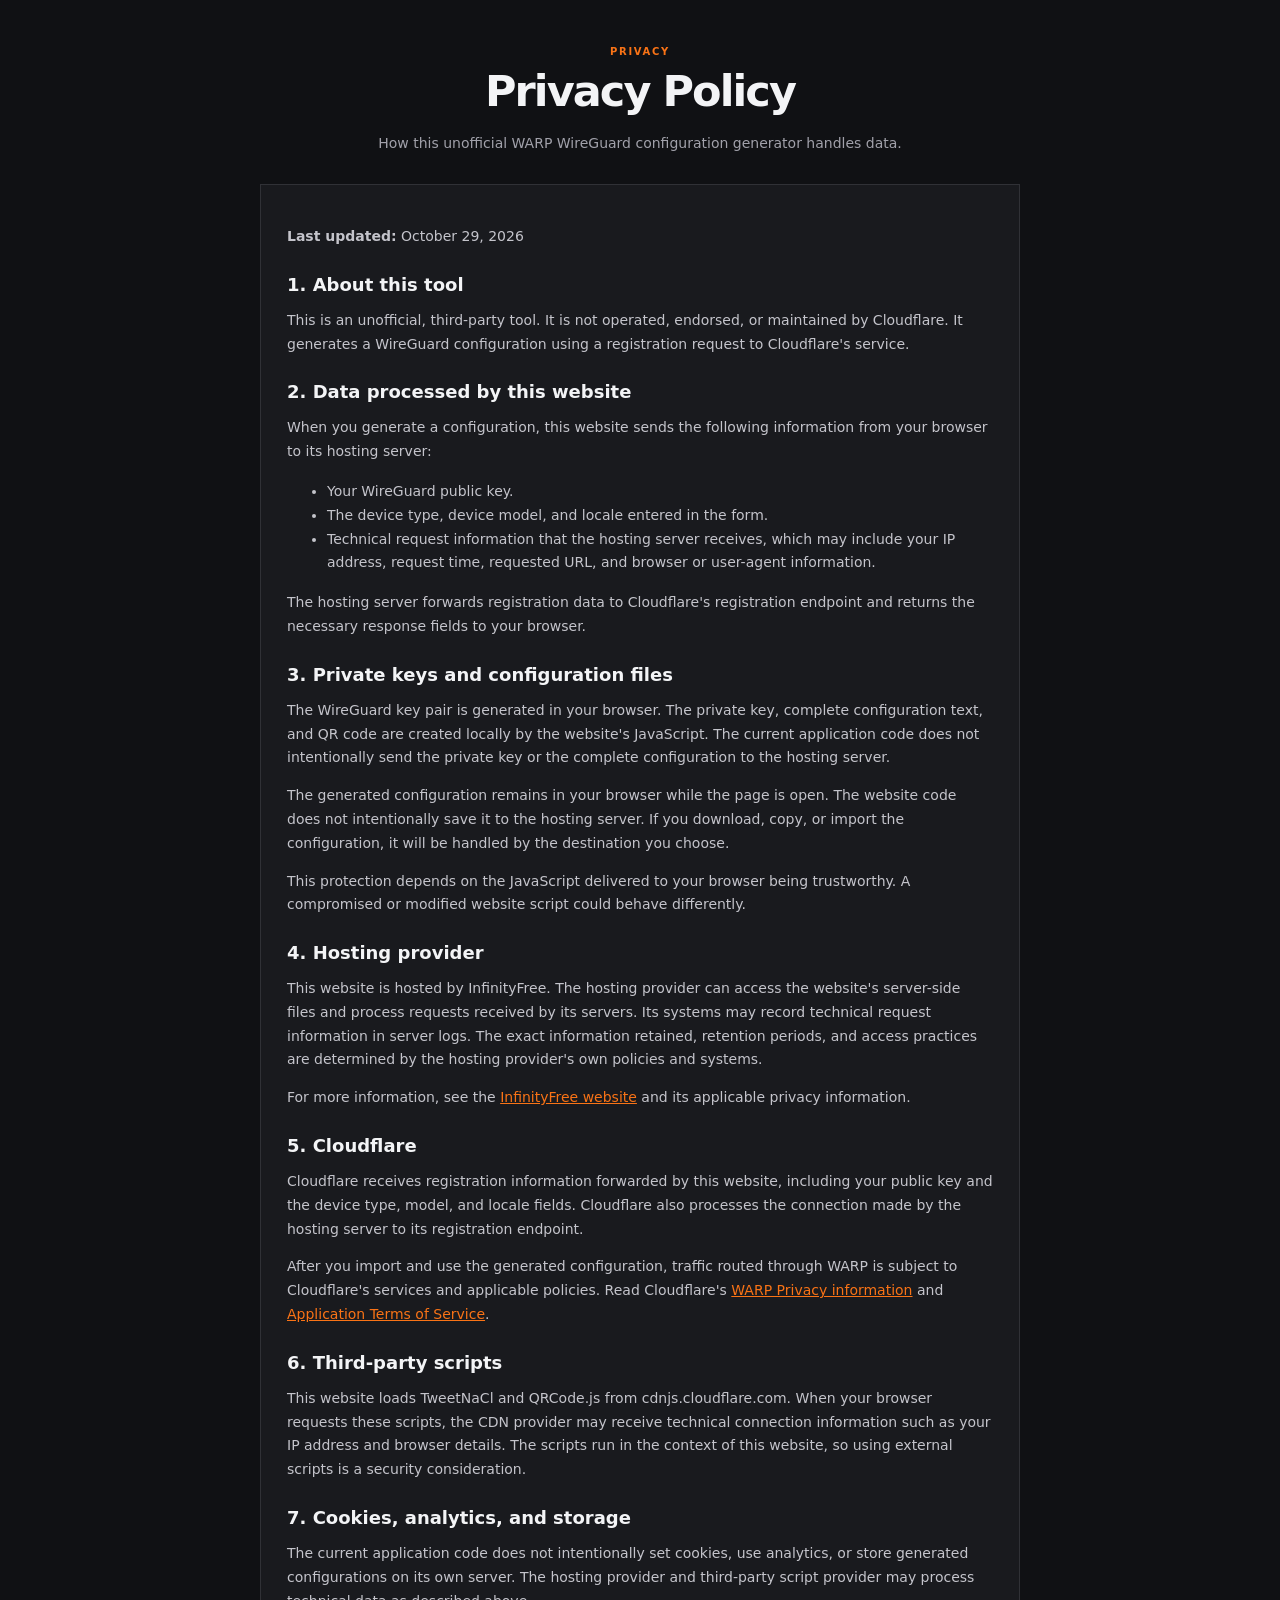
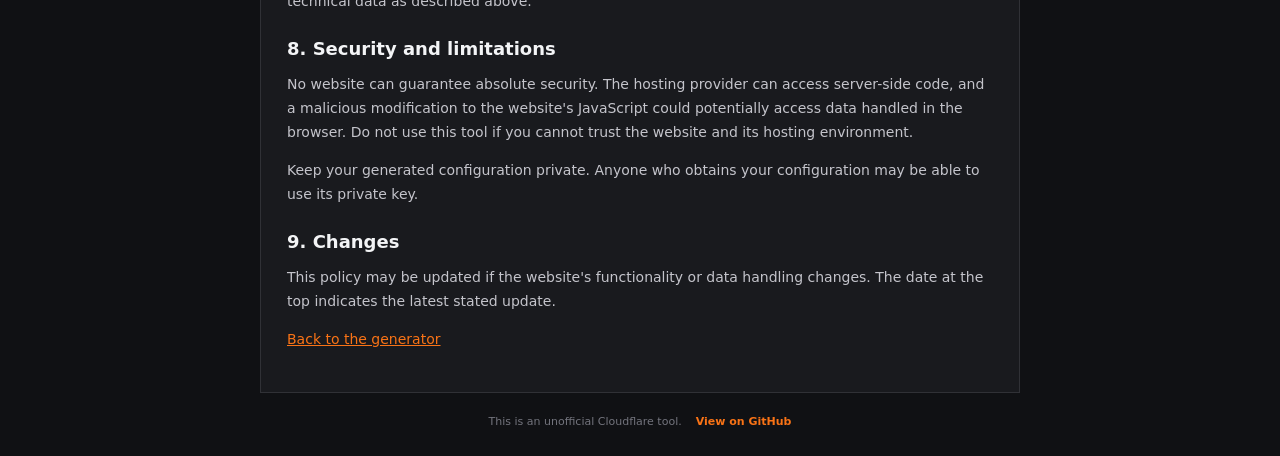
==== privacy.html @ f5371d9a "Add files via upload" ====
<!doctype html>
<html lang="en">
<head>
<meta charset="utf-8">
<meta name="viewport" content="width=device-width,initial-scale=1">
<meta name="color-scheme" content="dark">
<meta name="description" content="Privacy policy for the unofficial WARP WireGuard configuration generator.">
<title>Privacy Policy - WARP WireGuard Config Generator</title>
<link rel="stylesheet" href="style.css">
</head>
<body>
<main class="oldal">
<header class="fejlec">
<p class="felirat">PRIVACY</p>
<h1>Privacy Policy</h1>
<p class="bevezeto">How this unofficial WARP WireGuard configuration generator handles data.</p>
</header>
<section class="panel privacycontent">
<p><strong>Last updated:</strong> October 29, 2026</p>

<h2>1. About this tool</h2>
<p>This is an unofficial, third-party tool. It is not operated, endorsed, or maintained by Cloudflare. It generates a WireGuard configuration using a registration request to Cloudflare's service.</p>

<h2>2. Data processed by this website</h2>
<p>When you generate a configuration, this website sends the following information from your browser to its hosting server:</p>
<ul>
<li>Your WireGuard public key.</li>
<li>The device type, device model, and locale entered in the form.</li>
<li>Technical request information that the hosting server receives, which may include your IP address, request time, requested URL, and browser or user-agent information.</li>
</ul>
<p>The hosting server forwards registration data to Cloudflare's registration endpoint and returns the necessary response fields to your browser.</p>

<h2>3. Private keys and configuration files</h2>
<p>The WireGuard key pair is generated in your browser. The private key, complete configuration text, and QR code are created locally by the website's JavaScript. The current application code does not intentionally send the private key or the complete configuration to the hosting server.</p>
<p>The generated configuration remains in your browser while the page is open. The website code does not intentionally save it to the hosting server. If you download, copy, or import the configuration, it will be handled by the destination you choose.</p>
<p>This protection depends on the JavaScript delivered to your browser being trustworthy. A compromised or modified website script could behave differently.</p>

<h2>4. Hosting provider</h2>
<p>This website is hosted by InfinityFree. The hosting provider can access the website's server-side files and process requests received by its servers. Its systems may record technical request information in server logs. The exact information retained, retention periods, and access practices are determined by the hosting provider's own policies and systems.</p>
<p>For more information, see the <a href="https://infinityfree.com/" target="_blank" rel="noopener noreferrer">InfinityFree website</a> and its applicable privacy information.</p>

<h2>5. Cloudflare</h2>
<p>Cloudflare receives registration information forwarded by this website, including your public key and the device type, model, and locale fields. Cloudflare also processes the connection made by the hosting server to its registration endpoint.</p>
<p>After you import and use the generated configuration, traffic routed through WARP is subject to Cloudflare's services and applicable policies. Read Cloudflare's <a href="https://developers.cloudflare.com/warp-client/privacy/" target="_blank" rel="noopener noreferrer">WARP Privacy information</a> and <a href="https://www.cloudflare.com/application/terms/" target="_blank" rel="noopener noreferrer">Application Terms of Service</a>.</p>

<h2>6. Third-party scripts</h2>
<p>This website loads TweetNaCl and QRCode.js from cdnjs.cloudflare.com. When your browser requests these scripts, the CDN provider may receive technical connection information such as your IP address and browser details. The scripts run in the context of this website, so using external scripts is a security consideration.</p>

<h2>7. Cookies, analytics, and storage</h2>
<p>The current application code does not intentionally set cookies, use analytics, or store generated configurations on its own server. The hosting provider and third-party script provider may process technical data as described above.</p>

<h2>8. Security and limitations</h2>
<p>No website can guarantee absolute security. The hosting provider can access server-side code, and a malicious modification to the website's JavaScript could potentially access data handled in the browser. Do not use this tool if you cannot trust the website and its hosting environment.</p>
<p>Keep your generated configuration private. Anyone who obtains your configuration may be able to use its private key.</p>

<h2>9. Changes</h2>
<p>This policy may be updated if the website's functionality or data handling changes. The date at the top indicates the latest stated update.</p>

<p><a href="index.html">Back to the generator</a></p>
</section>
<footer>
<p>This is an unofficial Cloudflare tool.</p>
<a href="https://github.com/zoardgodor/warp-WG-config-generator" target="_blank" rel="noopener noreferrer">View on GitHub</a>
</footer>
</main>
</body>
</html>
---- style.css ----
*{box-sizing:border-box}
:root{font-family:Inter,ui-sans-serif,system-ui,-apple-system,BlinkMacSystemFont,"Segoe UI",sans-serif;color:#f3f4f6;background:#101114;font-synthesis:none;text-rendering:optimizeLegibility}
body{margin:0;min-height:100vh;background:#101114;padding:46px 18px 28px}
.oldal{width:min(760px,100%);margin:0 auto}
.fejlec{text-align:center;margin:0 auto 28px}
.jel{display:grid;place-items:center;width:48px;height:48px;border-radius:0;margin:0 auto 20px;background:#f97316;color:#171717;font-size:27px;font-weight:900;box-shadow:none}
.felirat{font-size:10px;letter-spacing:.17em;font-weight:800;color:#f97316;margin:0 0 10px}
h1{font-size:clamp(29px,5.5vw,43px);line-height:1.12;letter-spacing:-.045em;margin:0 auto;max-width:680px}
.bevezeto{max-width:540px;color:#a1a1aa;line-height:1.7;font-size:14px;margin:17px auto 0}
.panel{background:#191a1e;border:1px solid #303136;border-radius:0;padding:26px;box-shadow:none}
.gomb{border:0;border-radius:0;min-height:51px;padding:0 20px;font-size:14px;font-weight:750;cursor:pointer;transition:background .18s,transform .18s,color .18s;display:inline-flex;align-items:center;justify-content:center;gap:11px}
.gomb:active{transform:scale(.99)}
.gomb:focus-visible,input:focus-visible,textarea:focus-visible,summary:focus-visible{outline:2px solid #fb923c;outline-offset:3px}
.general{background:#f97316;color:#171717}
.general:hover{background:#fb923c}
.general:disabled{background:#55565c;color:#c6c6cb;cursor:wait;transform:none}
#generalasgomb{width:100%}
.forgo{display:none;width:17px;height:17px;border:2px solid #ffffff70;border-top-color:#fff;border-radius:0;animation:forgas .75s linear infinite}
#generalasgomb:disabled .forgo{display:inline-block}
@keyframes forgas{to{transform:rotate(360deg)}}
.allapot{min-height:19px;text-align:center;color:#a1a1aa;font-size:12px;margin:13px 0 20px}
.halado{border-top:1px solid #33343a;padding-top:18px}
summary{list-style:none;cursor:pointer;color:#e4e4e7;font-size:14px;font-weight:700;display:flex;align-items:center;justify-content:space-between}
summary::-webkit-details-marker{display:none}
summary:after{content:"+";font-size:22px;color:#f97316;font-weight:400}
details[open] summary:after{content:"−"}
.mezok{display:grid;grid-template-columns:repeat(2,minmax(0,1fr));gap:15px;margin-top:21px}
label{display:flex;flex-direction:column;gap:8px;font-size:12px;color:#c4c4cb;font-weight:650}
input,textarea{width:100%;border:1px solid #3a3b42;background:#111216;border-radius:0;color:#f4f4f5;font:inherit;padding:12px}
input{height:43px;font-size:13px;font-weight:450;min-width:0}
input:focus,textarea:focus{border-color:#f97316;outline:none}
.szeles{grid-column:1/-1}
.segit{font-size:11px;font-weight:400;color:#888992;line-height:1.4}
.megjegyzes{color:#85868f;font-size:11px;line-height:1.6;margin:16px 0 0}
.eredmeny{border-top:1px solid #33343a;margin-top:24px;padding-top:25px}
.szakaszfej{display:flex;align-items:center;justify-content:space-between;margin-bottom:17px}
.szakaszfej h2{font-size:18px;letter-spacing:-.025em;margin:0}
.szakaszfej .felirat{margin-bottom:6px}
.qrkeret{width:max-content;max-width:100%;margin:0 auto;padding:13px;background:#fff;border-radius:0;min-height:230px;display:grid;place-items:center}
#qrcode{width:204px;min-height:204px;display:grid;place-items:center}
#qrcode img,#qrcode canvas{max-width:100%;height:auto!important}
.qrleiras{text-align:center;color:#92939b;font-size:12px;line-height:1.6;margin:15px auto 27px}
.fejkoz{margin-bottom:13px}
#konfig{display:block;min-height:235px;resize:vertical;font-family:ui-monospace,SFMono-Regular,Consolas,monospace;font-size:12px;line-height:1.65;color:#d4d4d8}
.gombsor{display:grid;grid-template-columns:1fr 1fr;gap:12px;margin-top:13px}
.gombsor .gomb{width:100%;font-size:13px;padding:0 12px}
.masodlagos{background:#f97316;color:#171717;border:0}
.masodlagos:hover{background:#fb923c}
#masolasi{margin-bottom:0;margin-top:11px}
footer{display:flex;justify-content:center;align-items:center;gap:14px;flex-wrap:wrap;margin:22px 0 0;color:#73747d;font-size:11px}
footer p{margin:0}
footer a{color:#f97316;text-decoration:none;font-weight:700}
footer a:hover{text-decoration:underline}
@media(max-width:560px){body{padding:30px 12px 24px}.panel{padding:19px 15px;border-radius:0}.mezok{grid-template-columns:1fr;gap:13px}.szeles{grid-column:auto}.gombsor{grid-template-columns:1fr}.bevezeto{font-size:13px}h1{font-size:32px}.qrkeret{min-height:220px}}
.feltetelek{margin-bottom:18px}
.elfogadas{display:flex;flex-direction:row;align-items:flex-start;gap:10px;line-height:1.6;font-size:13px;color:#e4e4e7}
.elfogadas input{appearance:auto;-webkit-appearance:checkbox;display:block;flex:0 0 16px;width:16px;height:16px;min-width:16px;margin:3px 0 0;padding:0;border:0;background:transparent;accent-color:#f97316}
.elfogadas a{color:#f97316}
.feltetelek .segit{margin:8px 0 0 26px}
.privacycontent h2{font-size:18px;margin:25px 0 10px}
.privacycontent p,.privacycontent li{font-size:14px;line-height:1.7;color:#c4c4cb}
.privacycontent a{color:#f97316}
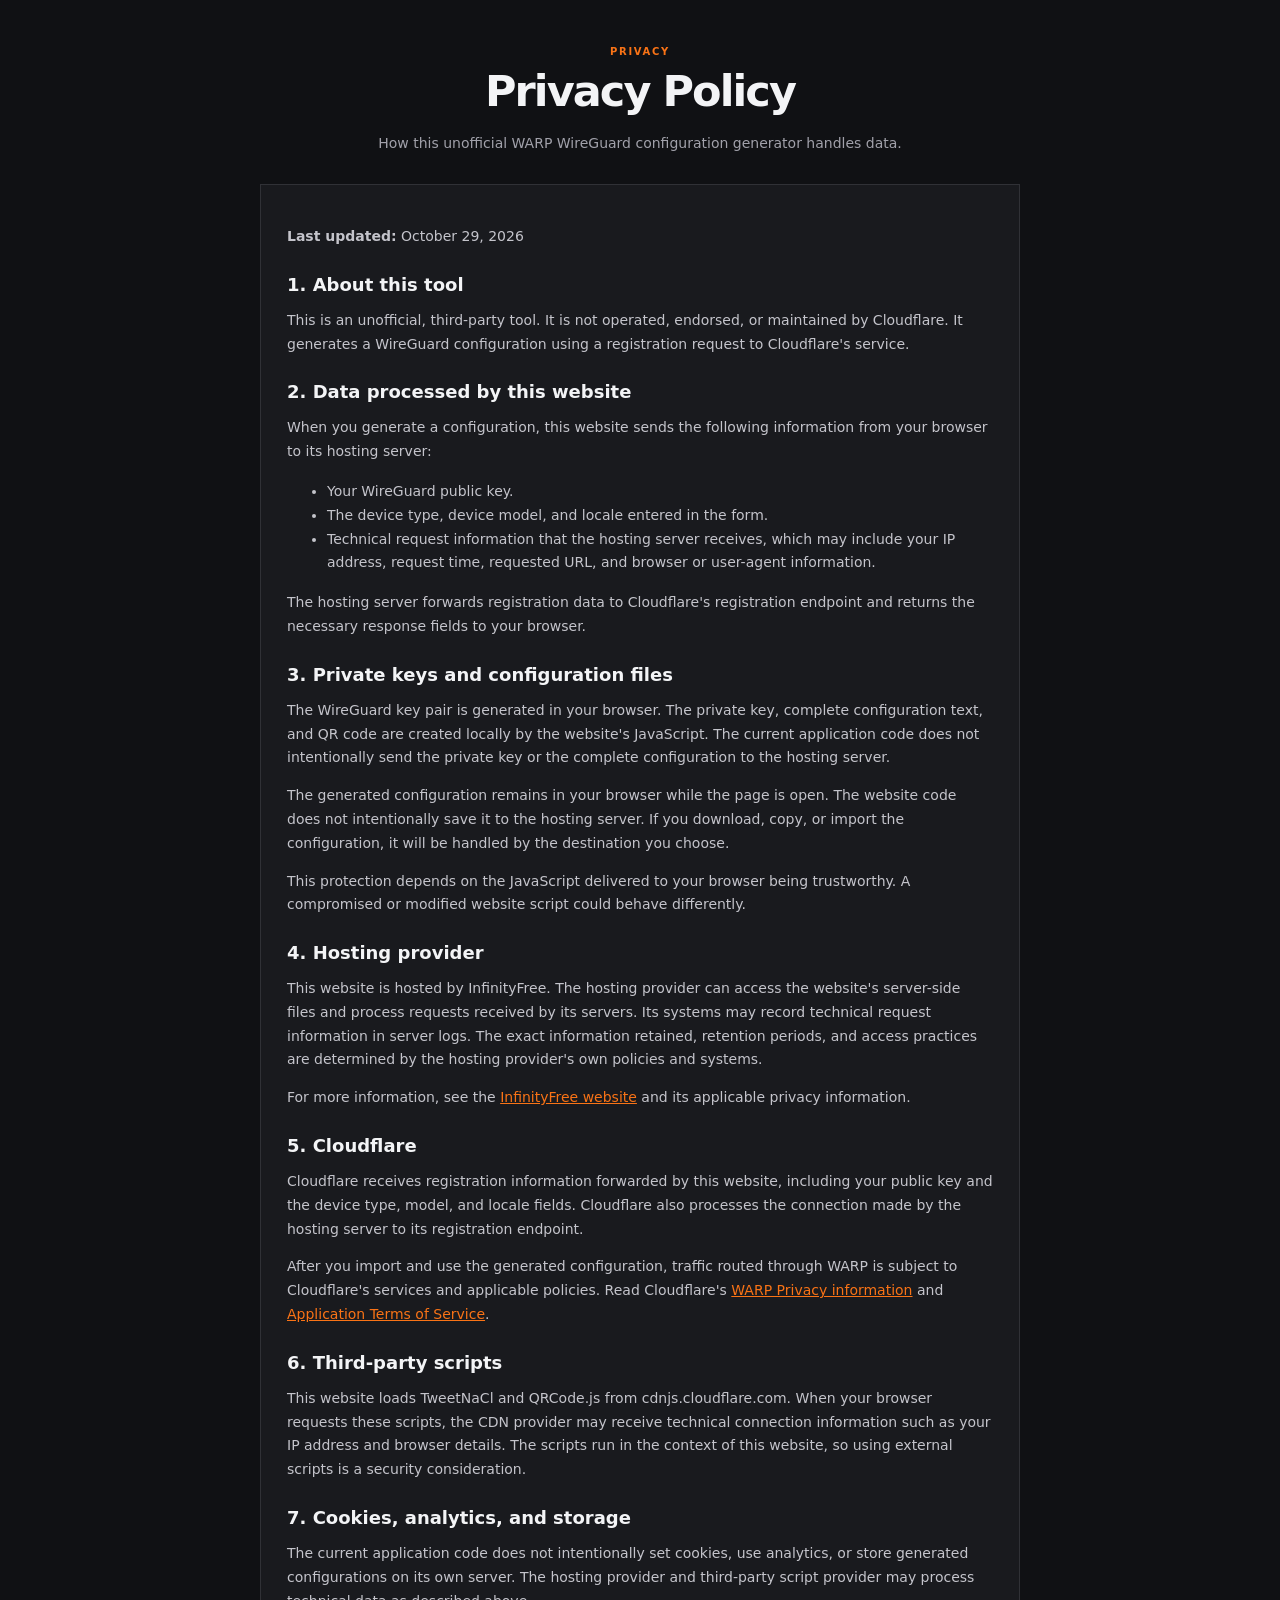
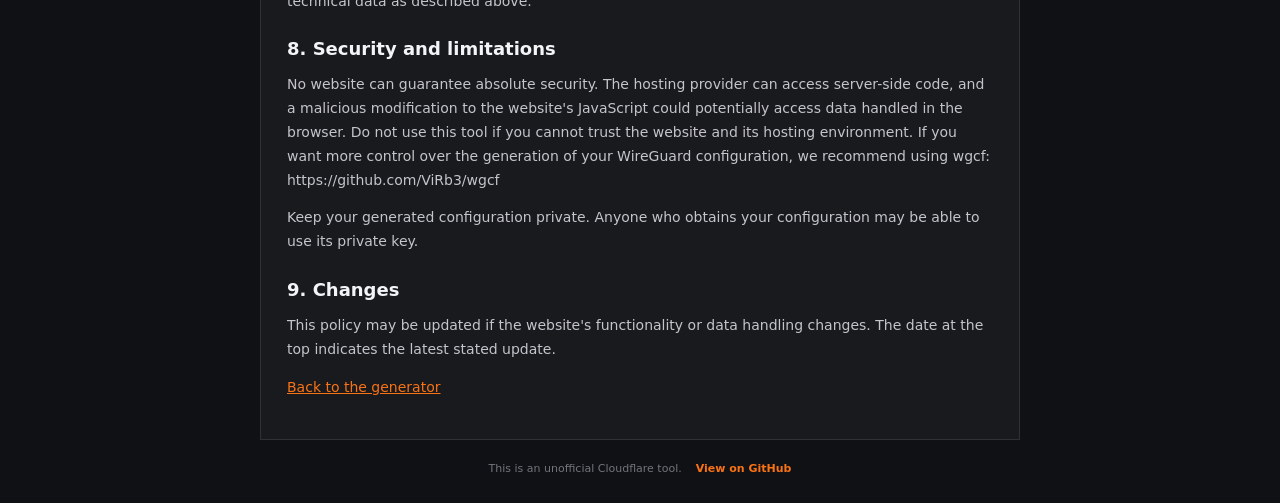
==== commit 09dbadfa: "Update privacy.html" ====
--- a/privacy.html
+++ b/privacy.html
@@ -50,7 +50,7 @@
 <p>The current application code does not intentionally set cookies, use analytics, or store generated configurations on its own server. The hosting provider and third-party script provider may process technical data as described above.</p>
 
 <h2>8. Security and limitations</h2>
-<p>No website can guarantee absolute security. The hosting provider can access server-side code, and a malicious modification to the website's JavaScript could potentially access data handled in the browser. Do not use this tool if you cannot trust the website and its hosting environment.</p>
+<p>No website can guarantee absolute security. The hosting provider can access server-side code, and a malicious modification to the website's JavaScript could potentially access data handled in the browser. Do not use this tool if you cannot trust the website and its hosting environment. If you want more control over the generation of your WireGuard configuration, we recommend using wgcf: https://github.com/ViRb3/wgcf</p>
 <p>Keep your generated configuration private. Anyone who obtains your configuration may be able to use its private key.</p>
 
 <h2>9. Changes</h2>
